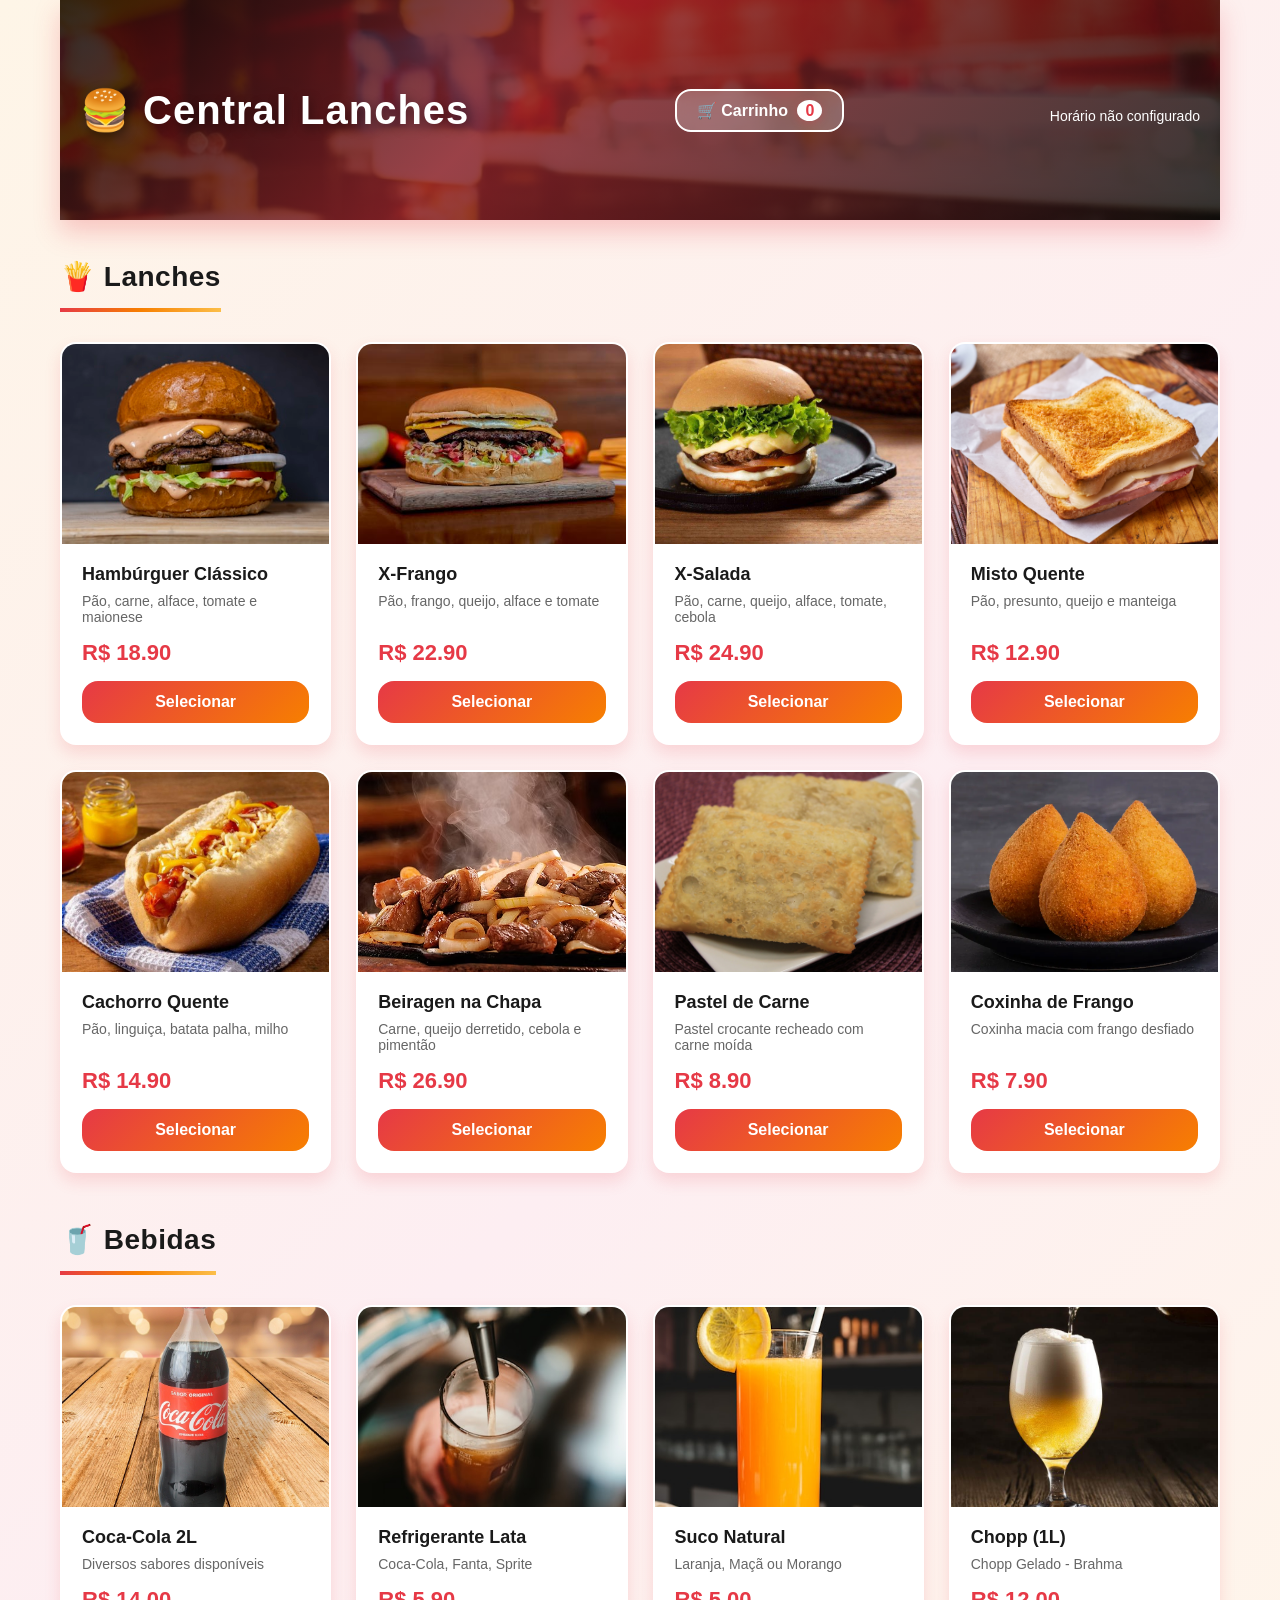
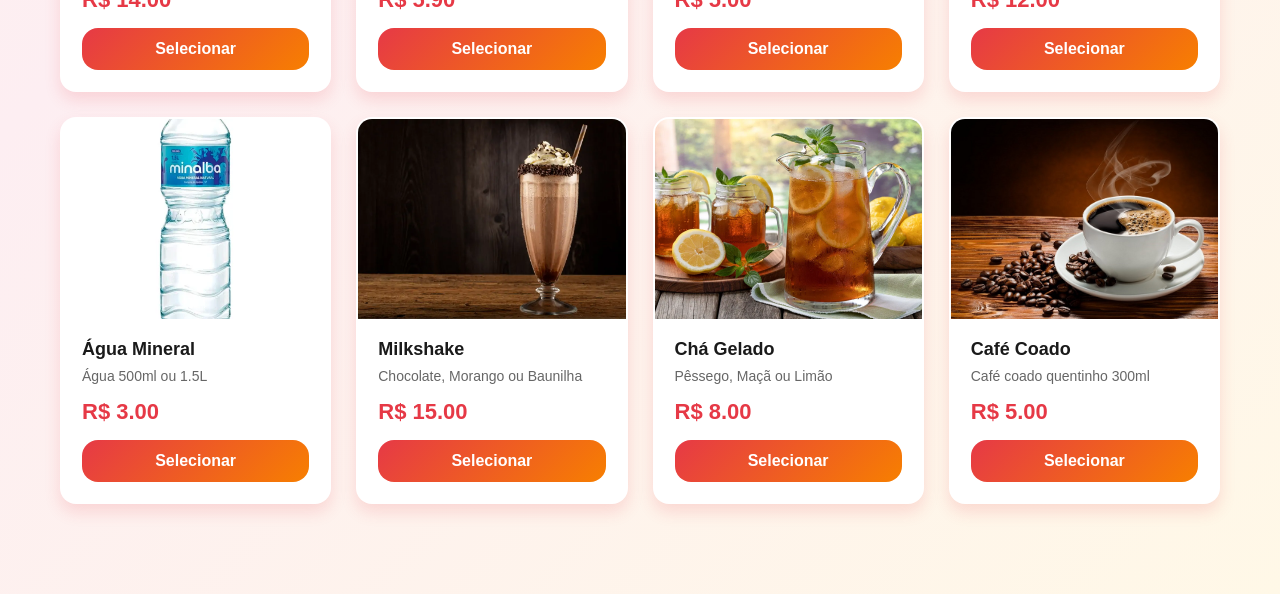
==== index.html @ b5774e21 "Publicar projeto inicial" ====
<!DOCTYPE html>
<html lang="pt-BR">
<head>
    <meta charset="UTF-8">
    <meta name="viewport" content="width=device-width, initial-scale=1.0">
    <title>Central Lanches - Peça Já!</title>
    <link rel="stylesheet" href="styles.css">
</head>
<body>
    <div class="container">
        <!-- Header -->
        <header class="header">
            <div class="header-content">
                <h1 class="logo">🍔 Central Lanches</h1>
                <div class="header-right">
                    <button class="cart-btn" id="cartBtn">
                        🛒 Carrinho <span class="cart-count" id="cartCount">0</span>
                    </button>
                </div>
                <div id="storeSchedule" class="store-schedule" aria-live="polite"></div>
            </div>
        </header>

        <!-- Main Content -->
        <main class="main-content">
            <!-- Lanches Section -->
            <section class="menu-section">
                <h2 class="section-title">🍟 Lanches</h2>
                <div class="products-grid" id="lanchesGrid">
                    <!-- Produtos serão inseridos aqui -->
                </div>
            </section>

            <!-- Bebidas Section -->
            <section class="menu-section">
                <h2 class="section-title">🥤 Bebidas</h2>
                <div class="products-grid" id="bebidasGrid">
                    <!-- Produtos serão inseridos aqui -->
                </div>
            </section>
        </main>
    </div>

    <!-- Product Selection Modal -->
    <div class="modal" id="productModal">
        <div class="modal-content modal-product">
            <div class="modal-header">
                <h2 id="productModalTitle">Selecionar Produto</h2>
                <button class="close-btn" id="closeProductModalBtn">&times;</button>
            </div>
            <div class="product-modal-body">
                <div class="product-modal-image" id="productModalImage"></div>
                <div class="product-modal-info">
                    <h3 id="productModalName"></h3>
                    <p id="productModalDescription"></p>
                    <div class="product-modal-price" id="productModalPrice"></div>
                </div>
            </div>
            <div class="selection-section">
                <label>Quantidade:</label>
                <div class="quantity-control">
                    <button id="decreaseQtyBtn" class="qty-btn">−</button>
                    <input type="number" id="quantityInput" value="1" min="1" max="99">
                    <button id="increaseQtyBtn" class="qty-btn">+</button>
                </div>
            </div>
            <div class="selection-section">
                <label>Observações (Adicional, sem cebola, etc):</label>
                <textarea id="observationsInput" placeholder="Digite suas observações aqui..."></textarea>
            </div>
            <div class="modal-footer">
                <button class="cancel-btn" id="cancelProductBtn">Cancelar</button>
                <button class="confirm-btn" id="confirmAddBtn">Adicionar ao Carrinho</button>
            </div>
        </div>
    </div>

    <!-- Cart Modal -->
    <div class="modal" id="cartModal">
        <div class="modal-content">
            <div class="modal-header">
                <h2>Seu Carrinho</h2>
                <button class="close-btn" id="closeCartBtn">&times;</button>
            </div>
            <div class="cart-items" id="cartItems">
                <p class="empty-cart">Seu carrinho está vazio</p>
            </div>
            <!-- Seção de pagamento -->
            <div class="payment-section" id="paymentSection">
                <h4>Forma de pagamento</h4>
                <label class="payment-option"><input type="radio" name="payment" value="Pix"> Pix</label>
                <label class="payment-option"><input type="radio" name="payment" value="Cartão"> Cartão</label>
                <label class="payment-option"><input type="radio" name="payment" value="Dinheiro"> Dinheiro</label>
                <div class="order-note">
                    <label for="orderNoteInput">Observações do pedido</label>
                    <textarea id="orderNoteInput" placeholder="Ex.: deixar na portaria, trocar maionese" rows="3"></textarea>
                </div>
                <div class="delivery-address">
                    <label for="deliveryAddressInput">Endereço de entrega</label>
                    <input type="text" id="deliveryAddressInput" placeholder="Rua, número, complemento, bairro" />
                    <div class="location-actions">
                        <button id="sendLocationBtn" type="button">Enviar localização atual</button>
                        <span id="deliveryAddressDisplay" class="delivery-address-display"></span>
                    </div>
                </div>
            </div>
            <div class="cart-footer">
                <div class="cart-total">
                    <strong>Total:</strong>
                    <span id="cartTotal">R$ 0.00</span>
                    <div class="payment-chosen">Forma: <span id="selectedPaymentDisplay">Pix</span></div>
                </div>
                <button class="checkout-btn" id="checkoutBtn">Finalizar Pedido</button>
            </div>

            <!-- Avaliação de Satisfação -->
            <div class="rating-section" id="ratingSection">
                <h3>Avalie sua experiência</h3>
                <div class="stars" id="ratingStars" aria-label="Avaliação de 1 a 5 estrelas">
                    <button class="star" data-value="1" aria-label="1 estrela">☆</button>
                    <button class="star" data-value="2" aria-label="2 estrelas">☆</button>
                    <button class="star" data-value="3" aria-label="3 estrelas">☆</button>
                    <button class="star" data-value="4" aria-label="4 estrelas">☆</button>
                    <button class="star" data-value="5" aria-label="5 estrelas">☆</button>
                </div>
                <div class="rating-info" id="ratingInfo">Nenhuma avaliação ainda</div>
                <button id="removeRatingBtn" class="remove-rating-btn" type="button">Remover minha avaliação</button>
            </div>
            </div>
        </div>
    </div>

    <script src="script.js"></script>
</body>
</html>
---- styles.css ----
* {
    margin: 0;
    padding: 0;
    box-sizing: border-box;
}

:root {
    --primary-color: #e63946;
    --secondary-color: #f77f00;
    --tertiary-color: #fcbf49;
    --dark-color: #1a1a1a;
    --light-color: #f8f9fa;
    --border-radius: 16px;
    --box-shadow: 0 8px 16px rgba(230, 57, 70, 0.15);
    --box-shadow-hover: 0 12px 24px rgba(230, 57, 70, 0.25);
}

body {
    font-family: 'Segoe UI', Tahoma, Geneva, Verdana, sans-serif;
    background: linear-gradient(135deg, #fef5e7 0%, #fdeef2 50%, #fff8e7 100%);
    color: var(--dark-color);
    min-height: 100vh;
}

.container {
    max-width: 1200px;
    margin: 0 auto;
    padding: 0 20px;
}

/* Header */
.header {
    position: sticky;
    top: 0;
    z-index: 100;
    color: rgb(255, 248, 246);
    box-shadow: var(--box-shadow-hover);
    /* espaço vertical maior para imagem de fundo */
    min-height: 220px;
    display: flex;
    align-items: center;
    padding: 0;
    overflow: hidden;
}

/* fundo de imagem usando pseudo-elemento para manter flexibilidade */
.header::before {
    content: "";
    position: absolute;
    inset: 0;
    background-image: url('images/header.jpg');
    background-size: cover;
    background-position: center;
    filter: brightness(0.45) contrast(1);
    z-index: 0;
}

/* overlay de gradiente quente (escurecido) para destacar texto */
.header::after {
    content: "";
    position: absolute;
    inset: 0;
    background: linear-gradient(135deg, rgba(0,0,0,0.55) 0%, rgba(199,38,52,0.55) 40%, rgba(0,0,0,0.45) 100%);
    z-index: 1;
}
.header-content {
    max-width: 1200px;
    margin: 0 auto;
    padding: 30px 20px;
    display: flex;
    justify-content: space-between;
    align-items: center;
    position: relative; /* para ficar sobre o background */
    z-index: 2;
    width: 100%;
}

.logo {
    font-size: 40px;
    font-weight: 900;
    margin: 0;
    text-shadow: 2px 4px 12px rgba(0,0,0,0.45);
    letter-spacing: 1px;
    position: relative;
    z-index: 3;
    color: #fff;
}

.logo::before {
    content: "";
    position: absolute;
    left: 50%;
    top: 50%;
    transform: translate(-50%, -50%);
    width: 260px;
    height: 80px;
    background-size: cover;
    background-position: center;
    opacity: 0.22;
    filter: brightness(0.6) saturate(0.9);
    border-radius: 12px;
    z-index: 2;
    pointer-events: none;
}

.store-schedule {
    margin-top: 12px;
    color: #fff;
    font-size: 14px;
    text-align: right;
    z-index: 3;
}
.store-schedule .today {
    font-weight: 700;
    text-shadow: 1px 2px 6px rgba(0,0,0,0.4);
}
.store-schedule .link-btn {
    background: transparent;
    border: none;
    color: #fff;
    text-decoration: underline;
    cursor: pointer;
    font-size: 13px;
    margin-left: 8px;
}
.store-schedule .full-schedule {
    margin-top: 8px;
    background: rgba(255,255,255,0.06);
    padding: 10px;
    border-radius: 8px;
    color: #fff;
    text-align: left;
}
.store-schedule .fs-row { font-size: 13px; margin-bottom: 4px; }

@media (max-width: 600px) {
    .logo::before {
        width: 200px;
        height: 64px;
        opacity: 0.18;
    }
}

.header-right {
    display: flex;
    gap: 20px;
    align-items: center;
}

.admin-link {
    background-color: rgba(255, 255, 255, 0.2);
    border: 2px solid white;
    color: white;
    padding: 10px 15px;
    border-radius: var(--border-radius);
    cursor: pointer;
    font-size: 14px;
    font-weight: bold;
    transition: all 0.3s ease;
    text-decoration: none;
    display: inline-flex;
    align-items: center;
    gap: 5px;
    backdrop-filter: blur(10px);
}

.admin-link:hover {
    background-color: rgba(255, 255, 255, 0.3);
    transform: translateY(-2px);
    box-shadow: 0 8px 16px rgba(0, 0, 0, 0.2);
}

.cart-btn {
    background-color: rgba(255, 255, 255, 0.25);
    border: 2px solid white;
    color: white;
    padding: 10px 20px;
    border-radius: var(--border-radius);
    cursor: pointer;
    font-size: 16px;
    font-weight: bold;
    transition: all 0.3s ease;
    backdrop-filter: blur(10px);
}

.cart-btn:hover {
    background-color: rgba(255, 255, 255, 0.4);
    transform: translateY(-2px);
    box-shadow: 0 8px 16px rgba(0, 0, 0, 0.2);
}

.cart-count {
    background-color: white;
    color: var(--primary-color);
    padding: 2px 8px;
    border-radius: 50%;
    margin-left: 5px;
    font-weight: bold;
    box-shadow: 0 2px 8px rgba(230, 57, 70, 0.3);
}

/* Main Content */
.main-content {
    padding: 40px 0;
}

.menu-section {
    margin-bottom: 50px;
}

.section-title {
    font-size: 28px;
    margin-bottom: 30px;
    color: var(--dark-color);
    border-bottom: 4px solid;
    border-image: linear-gradient(90deg, #e63946 0%, #f77f00 50%, #fcbf49 100%) 1;
    padding-bottom: 15px;
    display: inline-block;
    font-weight: 700;
    letter-spacing: 0.5px;
}

.products-grid {
    display: grid;
    grid-template-columns: repeat(auto-fill, minmax(250px, 1fr));
    gap: 25px;
}

/* Product Card */
.product-card {
    background: white;
    border-radius: var(--border-radius);
    box-shadow: var(--box-shadow);
    overflow: hidden;
    transition: all 0.4s cubic-bezier(0.4, 0, 0.2, 1);
    display: flex;
    flex-direction: column;
    border: 2px solid transparent;
}

.product-card:hover {
    transform: translateY(-12px);
    box-shadow: var(--box-shadow-hover);
    border-color: var(--tertiary-color);
}

.product-image {
    width: 100%;
    height: 200px;
    background: linear-gradient(135deg, #fef5e7 0%, #fdeef2 50%, #fff8e7 100%);
    display: flex;
    align-items: center;
    justify-content: center;
    font-size: 80px;
    color: #999;
    object-fit: cover;
}

.product-info {
    padding: 20px;
    flex-grow: 1;
    display: flex;
    flex-direction: column;
}

.product-name {
    font-size: 18px;
    font-weight: bold;
    margin-bottom: 8px;
    color: var(--dark-color);
}

.product-description {
    font-size: 14px;
    color: #666;
    margin-bottom: 15px;
    flex-grow: 1;
}

.product-price {
    font-size: 22px;
    color: var(--primary-color);
    font-weight: bold;
    margin-bottom: 15px;
}

.add-to-cart-btn {
    background: linear-gradient(135deg, #e63946 0%, #f77f00 100%);
    color: white;
    border: none;
    padding: 12px 20px;
    border-radius: var(--border-radius);
    cursor: pointer;
    font-size: 16px;
    font-weight: bold;
    transition: all 0.3s ease;
}

.add-to-cart-btn:hover {
    transform: scale(1.05);
    box-shadow: 0 6px 12px rgba(230, 57, 70, 0.4);
}

.add-to-cart-btn:active {
    transform: scale(0.98);
}

.modal {
    display: none;
    position: fixed;
    z-index: 200;
    left: 0;
    top: 0;
    width: 100%;
    height: 100%;
    background-color: rgba(0, 0, 0, 0.6);
    animation: fadeIn 0.3s ease;
    backdrop-filter: blur(4px);
}

.modal.active {
    display: flex;
    align-items: center;
    justify-content: center;
}

@keyframes fadeIn {
    from {
        opacity: 0;
    }
    to {
        opacity: 1;
    }
}

.modal-content {
    background-color: white;
    padding: 30px;
    border-radius: var(--border-radius);
    width: 90%;
    max-width: 500px;
    max-height: 80vh;
    overflow-y: auto;
    box-shadow: 0 4px 20px rgba(0, 0, 0, 0.3);
    animation: slideDown 0.3s ease;
    border-top: 5px solid;
    border-image: linear-gradient(90deg, #e63946 0%, #f77f00 50%, #fcbf49 100%) 1;
}

@keyframes slideDown {
    from {
        transform: translateY(-50px);
        opacity: 0;
    }
    to {
        transform: translateY(0);
        opacity: 1;
    }
}

.modal-header {
    display: flex;
    justify-content: space-between;
    align-items: center;
    margin-bottom: 20px;
    border-bottom: 2px solid;
    border-image: linear-gradient(90deg, #e63946 0%, #f77f00 100%) 1;
    padding-bottom: 15px;
}

.modal-header h2 {
    font-size: 24px;
    color: var(--dark-color);
}

.close-btn {
    background: none;
    border: none;
    font-size: 28px;
    cursor: pointer;
    color: var(--dark-color);
    transition: color 0.3s ease;
}

.close-btn:hover {
    color: var(--primary-color);
}

.cart-items {
    min-height: 100px;
    margin-bottom: 20px;
}

.empty-cart {
    text-align: center;
    color: #999;
    padding: 40px 20px;
    font-size: 16px;
}

.cart-item {
    display: flex;
    justify-content: space-between;
    align-items: center;
    padding: 15px;
    border-bottom: 2px solid;
    border-image: linear-gradient(90deg, #fdeef2 0%, #fff8e7 100%) 1;
    animation: slideIn 0.3s ease;
}

@keyframes slideIn {
    from {
        opacity: 0;
        transform: translateX(-20px);
    }
    to {
        opacity: 1;
        transform: translateX(0);
    }
}

.cart-item-image {
    width: 70px;
    height: 70px;
    object-fit: cover;
    border-radius: 8px;
    margin-right: 15px;
    flex-shrink: 0;
    border: 1px solid rgba(43, 23, 15, 0.08);
}

.cart-item-info {
    flex-grow: 1;
}

.cart-item-name {
    font-weight: bold;
    font-size: 16px;
    margin-bottom: 5px;
}

.cart-item-quantity {
    font-size: 14px;
    color: #666;
}

.cart-item-obs {
    font-size: 12px;
    color: #d96b2b;
    margin-top: 5px;
}

.cart-item-price {
    font-weight: bold;
    color: var(--primary-color);
    font-size: 18px;
    margin: 0 15px;
    min-width: 100px;
    text-align: right;
}

.remove-item-btn {
    background-color: #dc3545;
    color: white;
    border: none;
    padding: 8px 12px;
    border-radius: 6px;
    cursor: pointer;
    font-size: 14px;
    transition: all 0.3s ease;
}

.remove-item-btn:hover {
    background: linear-gradient(135deg, #dc3545 0%, #c82333 100%);
}

/* Rating widget */
.rating-section {
    margin-top: 20px;
    border-top: 1px solid rgba(43,23,15,0.06);
    padding-top: 16px;
}
.rating-section h3 {
    font-size: 16px;
    margin-bottom: 8px;
    color: var(--dark-color);
}
.payment-section {
    margin-top: 18px;
    display: flex;
    flex-direction: column;
    gap: 12px;
    align-items: flex-end; /* alinhar à direita */
    text-align: right;
}
.payment-section .payment-option {
    display: inline-flex;
    gap: 8px;
    align-items: center;
    cursor: pointer;
}
.payment-section .order-note,
.payment-section .delivery-address {
    width: 100%;
    max-width: 380px; /* limitar largura para manter alinhamento */
}
.payment-section input[type="text"],
.payment-section textarea {
    width: 100%;
    box-sizing: border-box;
}
.location-actions {
    display: flex;
    gap: 10px;
    justify-content: flex-end;
    align-items: center;
}
.delivery-address-display {
    font-size: 13px;
    color: #6b4f41;
}
#sendLocationBtn {
    /* verde: sucesso */
    background: linear-gradient(135deg, #4CAF50 0%, #2E7D32 100%);
    color: white;
    border: none;
    padding: 8px 12px;
    border-radius: 8px;
    cursor: pointer;
    font-weight: 700;
    box-shadow: 0 6px 14px rgba(46,125,50,0.18);
    transition: transform 0.15s ease, box-shadow 0.15s ease, opacity 0.15s ease;
}
#sendLocationBtn:hover {
    transform: translateY(-2px);
    box-shadow: 0 10px 20px rgba(46,125,50,0.28);
}
#sendLocationBtn:disabled {
    opacity: 0.6;
    cursor: not-allowed;
    transform: none;
}
.stars {
    display: flex;
    gap: 8px;
}
.star {
    background: transparent;
    border: none;
    font-size: 28px;
    cursor: pointer;
    color: rgba(255,255,255,0.65);
    text-shadow: 0 1px 0 rgba(0,0,0,0.2);
}
.star.filled {
    color: #f4c542; /* gold */
    text-shadow: 0 2px 6px rgba(0,0,0,0.25);
}
.rating-info {
    margin-top: 10px;
    font-size: 14px;
    color: #6b4f41;
}
.star.disabled {
    opacity: 0.55;
    cursor: default;
}

.remove-rating-btn {
    margin-top: 10px;
    background: transparent;
    border: 1px solid rgba(43,23,15,0.08);
    color: var(--dark-color);
    padding: 8px 12px;
    border-radius: 6px;
    cursor: pointer;
    font-weight: 600;
}
.remove-rating-btn:hover {
    background: rgba(217,107,43,0.06);
}

.cart-footer {
    border-top: 2px solid;
    border-image: linear-gradient(90deg, #e63946 0%, #f77f00 100%) 1;
    padding-top: 20px;
}

.cart-total {
    display: flex;
    justify-content: space-between;
    font-size: 20px;
    font-weight: bold;
    margin-bottom: 20px;
    color: var(--dark-color);
}

#cartTotal {
    color: var(--primary-color);
    font-weight: bold;
    font-size: 1.2em;
}

.checkout-btn {
    width: 100%;
    background: linear-gradient(135deg, #e63946 0%, #f77f00 50%, #fcbf49 100%);
    color: white;
    border: none;
    padding: 15px;
    border-radius: var(--border-radius);
    cursor: pointer;
    font-size: 18px;
    font-weight: bold;
    transition: all 0.3s ease;
}

.checkout-btn:hover {
    transform: scale(1.02);
    box-shadow: 0 6px 12px rgba(230, 57, 70, 0.4);
}

.checkout-btn:disabled {
    opacity: 0.5;
    cursor: not-allowed;
}

/* Product Selection Modal */
.modal-product {
    max-width: 600px;
}

.product-modal-body {
    display: grid;
    grid-template-columns: 1fr 1fr;
    gap: 20px;
    margin-bottom: 25px;
    padding-bottom: 25px;
    border-bottom: 2px solid var(--light-color);
}

.product-modal-image {
    width: 100%;
    height: 200px;
    background: linear-gradient(135deg, #fef5e7 0%, #fdeef2 50%, #fff8e7 100%);
    display: flex;
    align-items: center;
    justify-content: center;
    font-size: 100px;
    border-radius: var(--border-radius);
}

.product-modal-info h3 {
    font-size: 22px;
    margin-bottom: 10px;
    color: var(--dark-color);
}

.product-modal-info p {
    font-size: 14px;
    color: #666;
    margin-bottom: 15px;
    line-height: 1.5;
}

.product-modal-price {
    font-size: 28px;
    color: var(--primary-color);
    font-weight: bold;
}

.selection-section {
    margin-bottom: 20px;
}

.selection-section label {
    display: block;
    font-weight: bold;
    margin-bottom: 10px;
    color: var(--dark-color);
    font-size: 14px;
}

.quantity-control {
    display: flex;
    align-items: center;
    gap: 10px;
}

.qty-btn {
    width: 40px;
    height: 40px;
    border: 2px solid var(--primary-color);
    background-color: white;
    color: var(--primary-color);
    border-radius: 6px;
    cursor: pointer;
    font-size: 18px;
    font-weight: bold;
    transition: all 0.3s ease;
    display: flex;
    align-items: center;
    justify-content: center;
}

.qty-btn:hover {
    background: linear-gradient(135deg, #e63946 0%, #f77f00 100%);
    color: white;
}

#quantityInput {
    width: 60px;
    height: 40px;
    border: 2px solid var(--light-color);
    border-radius: 6px;
    text-align: center;
    font-size: 16px;
    font-weight: bold;
}

#quantityInput:focus {
    outline: none;
    border-color: var(--primary-color);
    box-shadow: 0 0 0 3px rgba(230, 57, 70, 0.1);
}

#observationsInput {
    width: 100%;
    padding: 12px;
    border: 2px solid var(--light-color);
    border-radius: 6px;
    font-family: inherit;
    font-size: 14px;
    resize: vertical;
    min-height: 80px;
    transition: border-color 0.3s ease;
}

#observationsInput:focus {
    outline: none;
    border-color: var(--primary-color);
    box-shadow: 0 0 0 3px rgba(230, 57, 70, 0.1);
}

.modal-footer {
    display: flex;
    gap: 10px;
    border-top: 2px solid;
    border-image: linear-gradient(90deg, #e63946 0%, #f77f00 100%) 1;
    padding-top: 20px;
}

.cancel-btn,
.confirm-btn {
    flex: 1;
    padding: 14px;
    border: none;
    border-radius: var(--border-radius);
    cursor: pointer;
    font-size: 16px;
    font-weight: bold;
    transition: all 0.3s ease;
}

.cancel-btn {
    background-color: #ecf0f1;
    color: var(--dark-color);
}

.cancel-btn:hover {
    background-color: #bdc3c7;
}

.confirm-btn {
    background: linear-gradient(135deg, #e63946 0%, #f77f00 50%, #fcbf49 100%);
    color: white;
}

.confirm-btn:hover {
    transform: scale(1.02);
    box-shadow: 0 6px 12px rgba(230, 57, 70, 0.4);
}

/* Responsivo */
@media (max-width: 768px) {
    .header-content {
        flex-direction: column;
        gap: 15px;
    }

    .logo {
        font-size: 24px;
    }

    .products-grid {
        grid-template-columns: repeat(auto-fill, minmax(200px, 1fr));
        gap: 15px;
    }

    .section-title {
        font-size: 24px;
    }

    .modal-content {
        width: 95%;
        max-height: 90vh;
    }

    .cart-item {
        flex-wrap: wrap;
    }

    .cart-item-price {
        margin: 10px 0 0 0;
    }

    .product-modal-body {
        grid-template-columns: 1fr;
    }

    /* Em telas pequenas, voltar o alinhamento para padrão (não direita) */
    .payment-section {
        align-items: stretch;
        text-align: left;
    }
}

@media (max-width: 480px) {
    .container {
        padding: 0 10px;
    }

    .products-grid {
        grid-template-columns: 1fr;
    }

    .product-image {
        height: 150px;
        font-size: 60px;
    }

    .logo {
        font-size: 20px;
    }

    .cart-btn {
        padding: 8px 12px;
        font-size: 14px;
    }
}
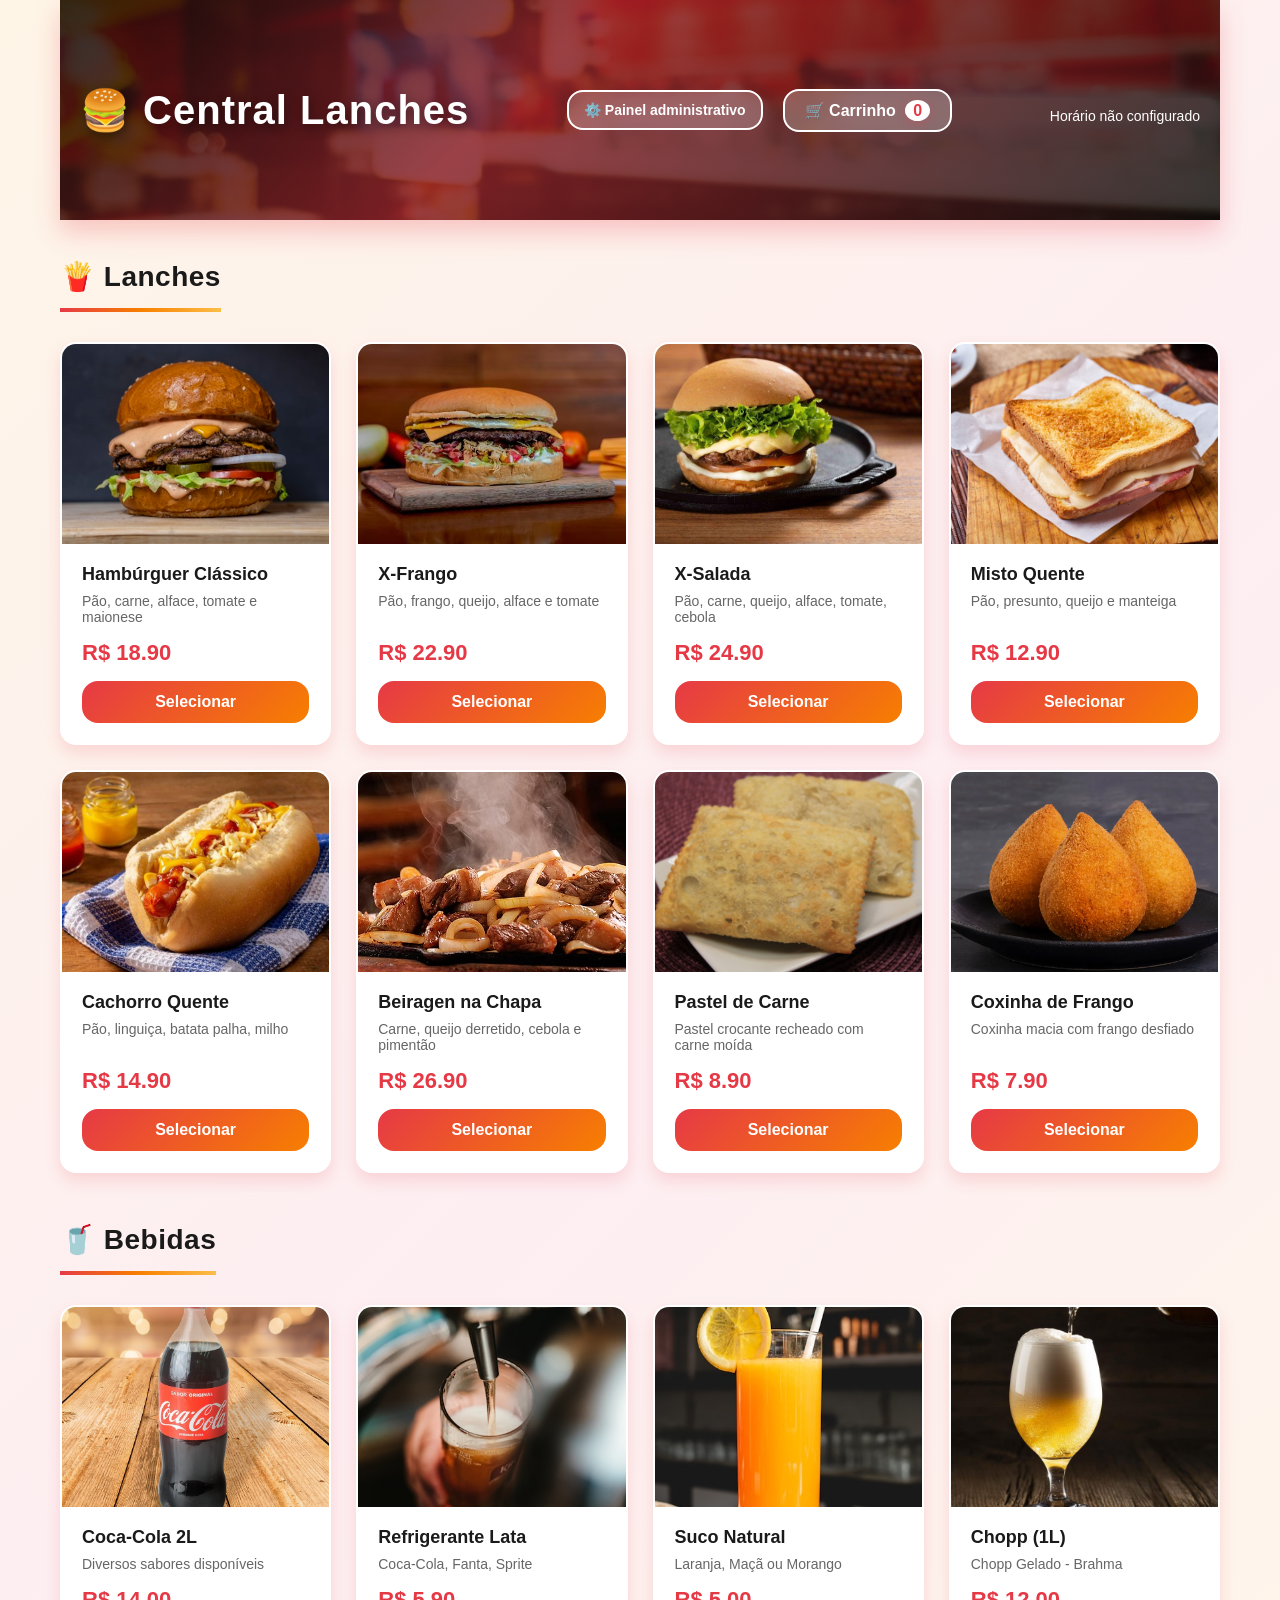
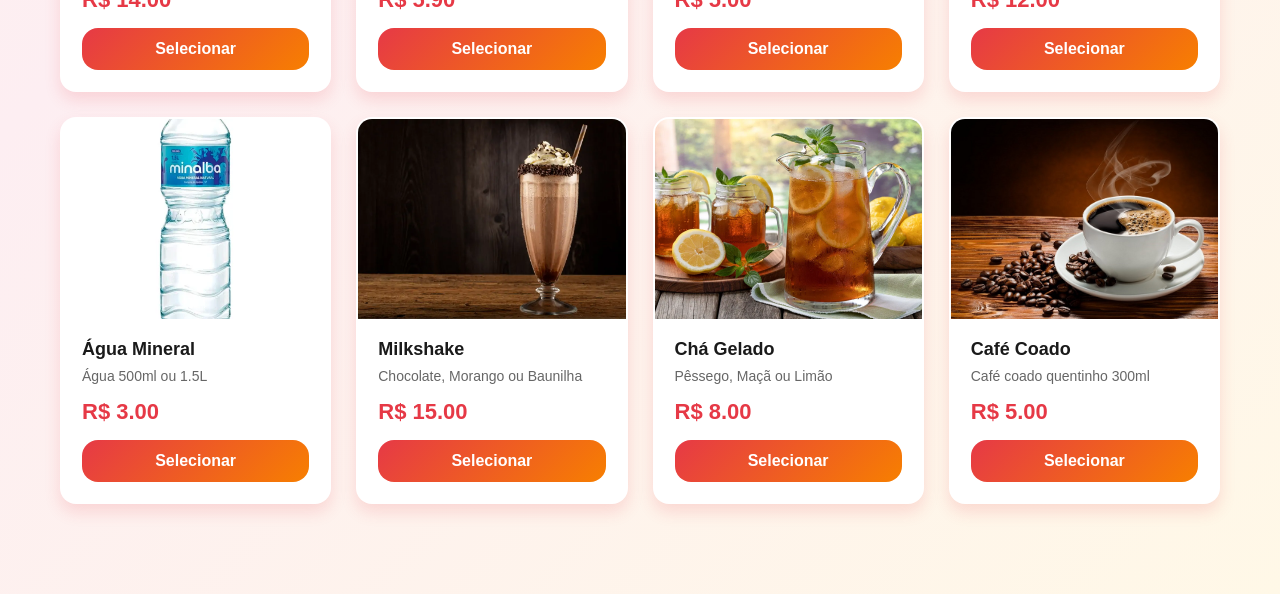
==== commit 21d309fd: "Adicionar acesso ao painel administrativo" ====
--- a/index.html
+++ b/index.html
@@ -13,6 +13,7 @@
             <div class="header-content">
                 <h1 class="logo">🍔 Central Lanches</h1>
                 <div class="header-right">
+                    <a class="admin-link" href="admin.html">⚙️ Painel administrativo</a>
                     <button class="cart-btn" id="cartBtn">
                         🛒 Carrinho <span class="cart-count" id="cartCount">0</span>
                     </button>
